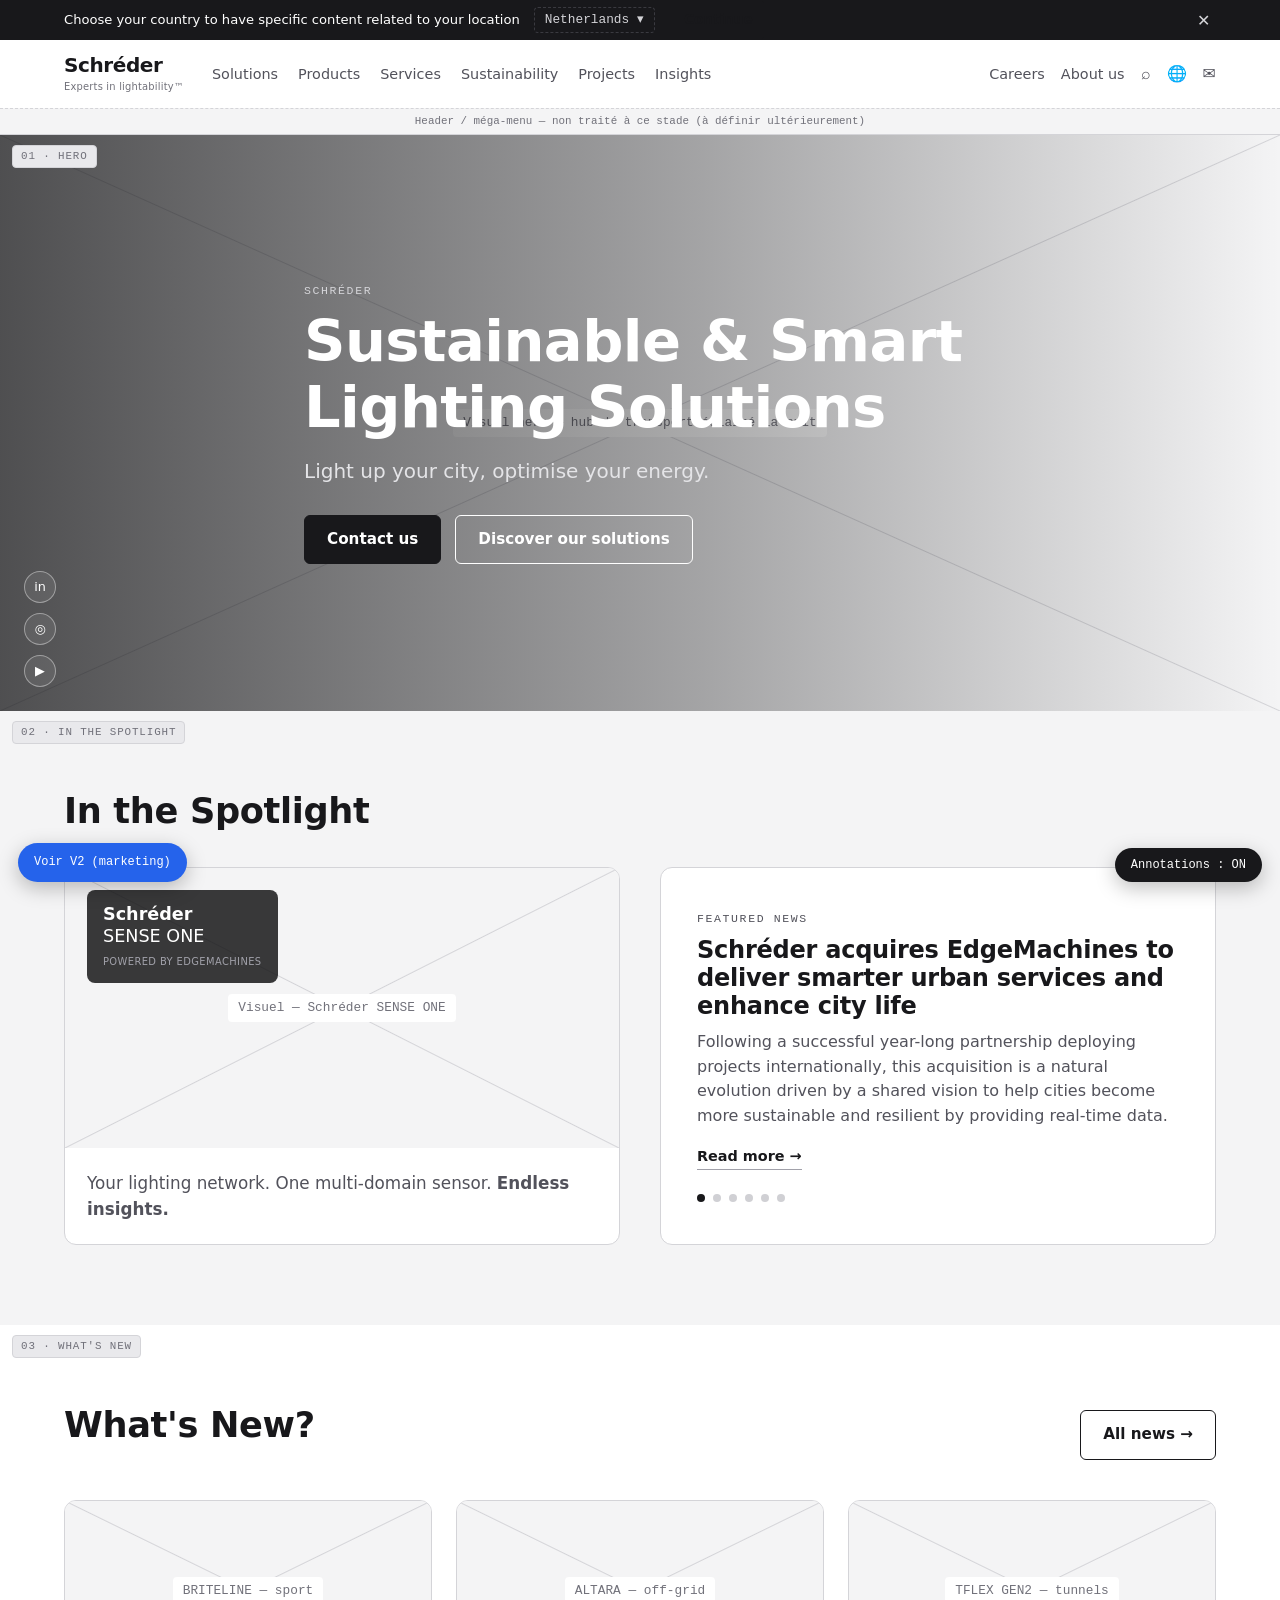
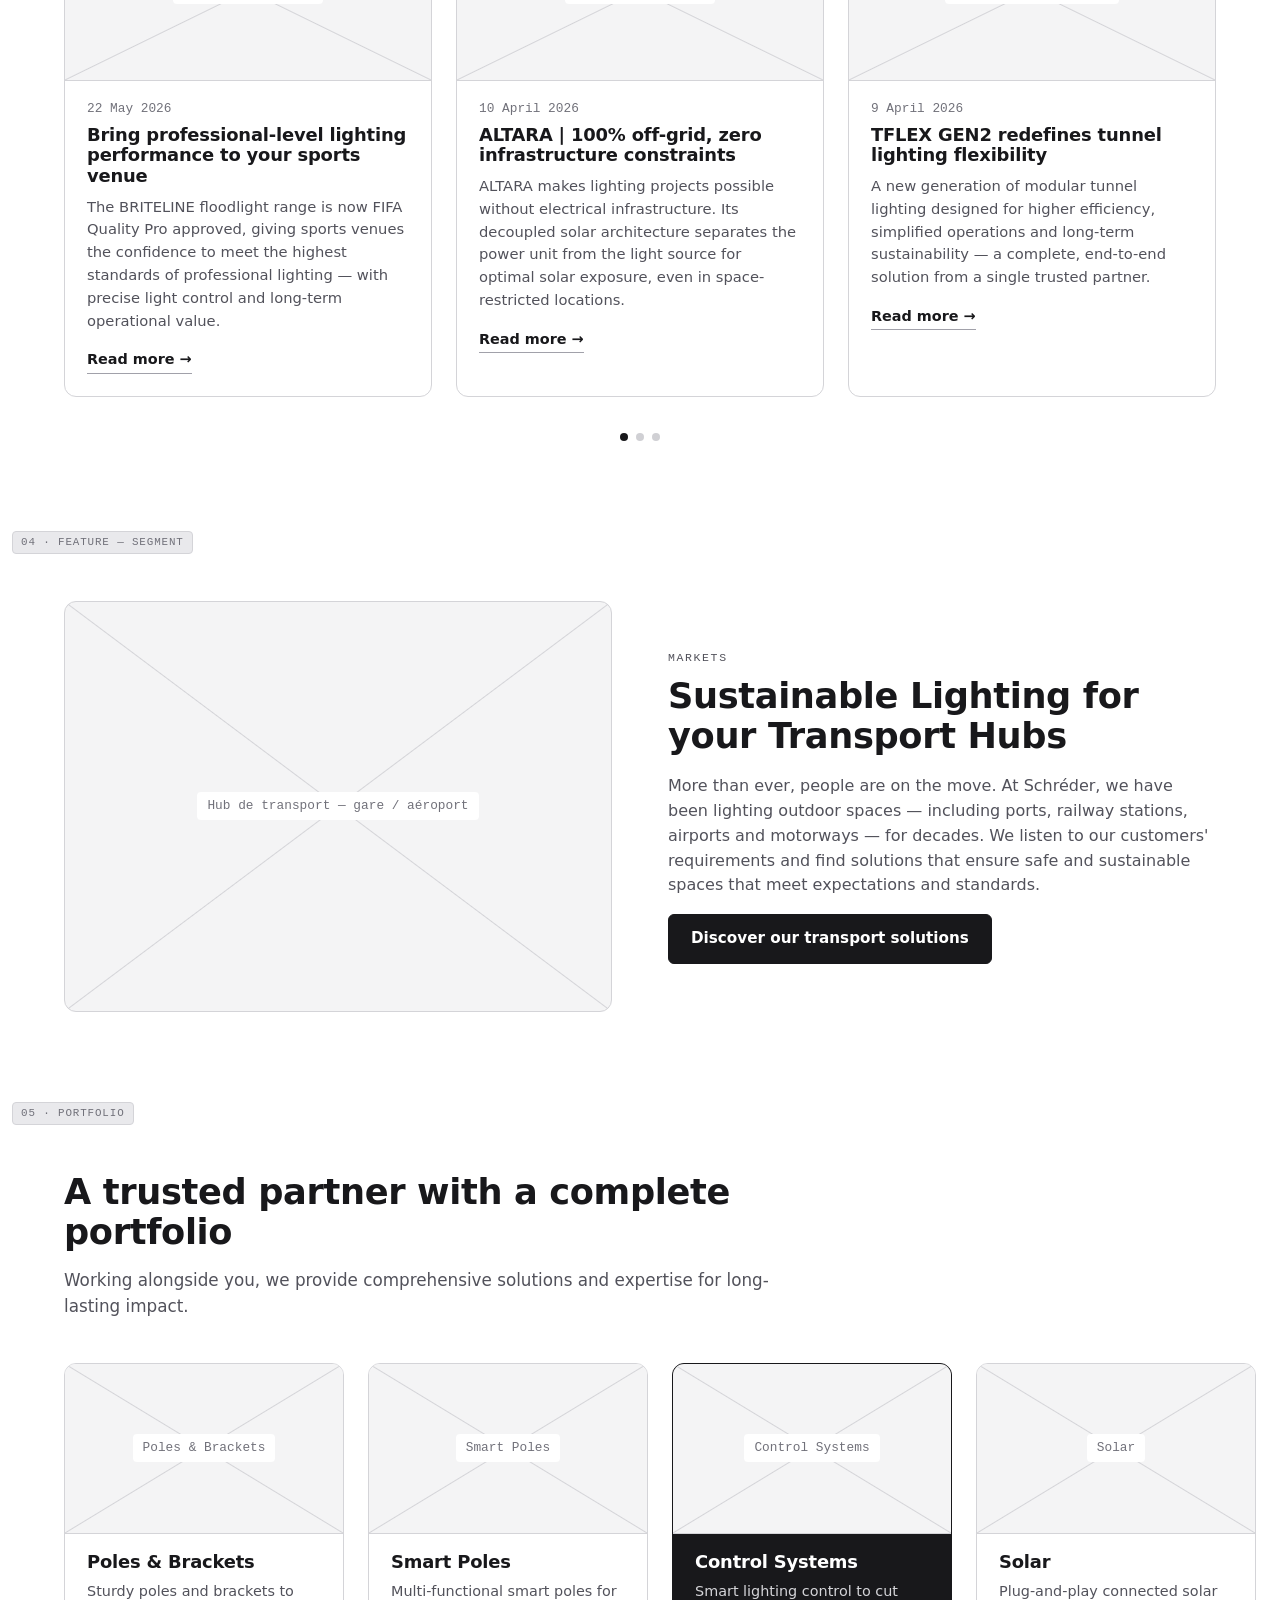
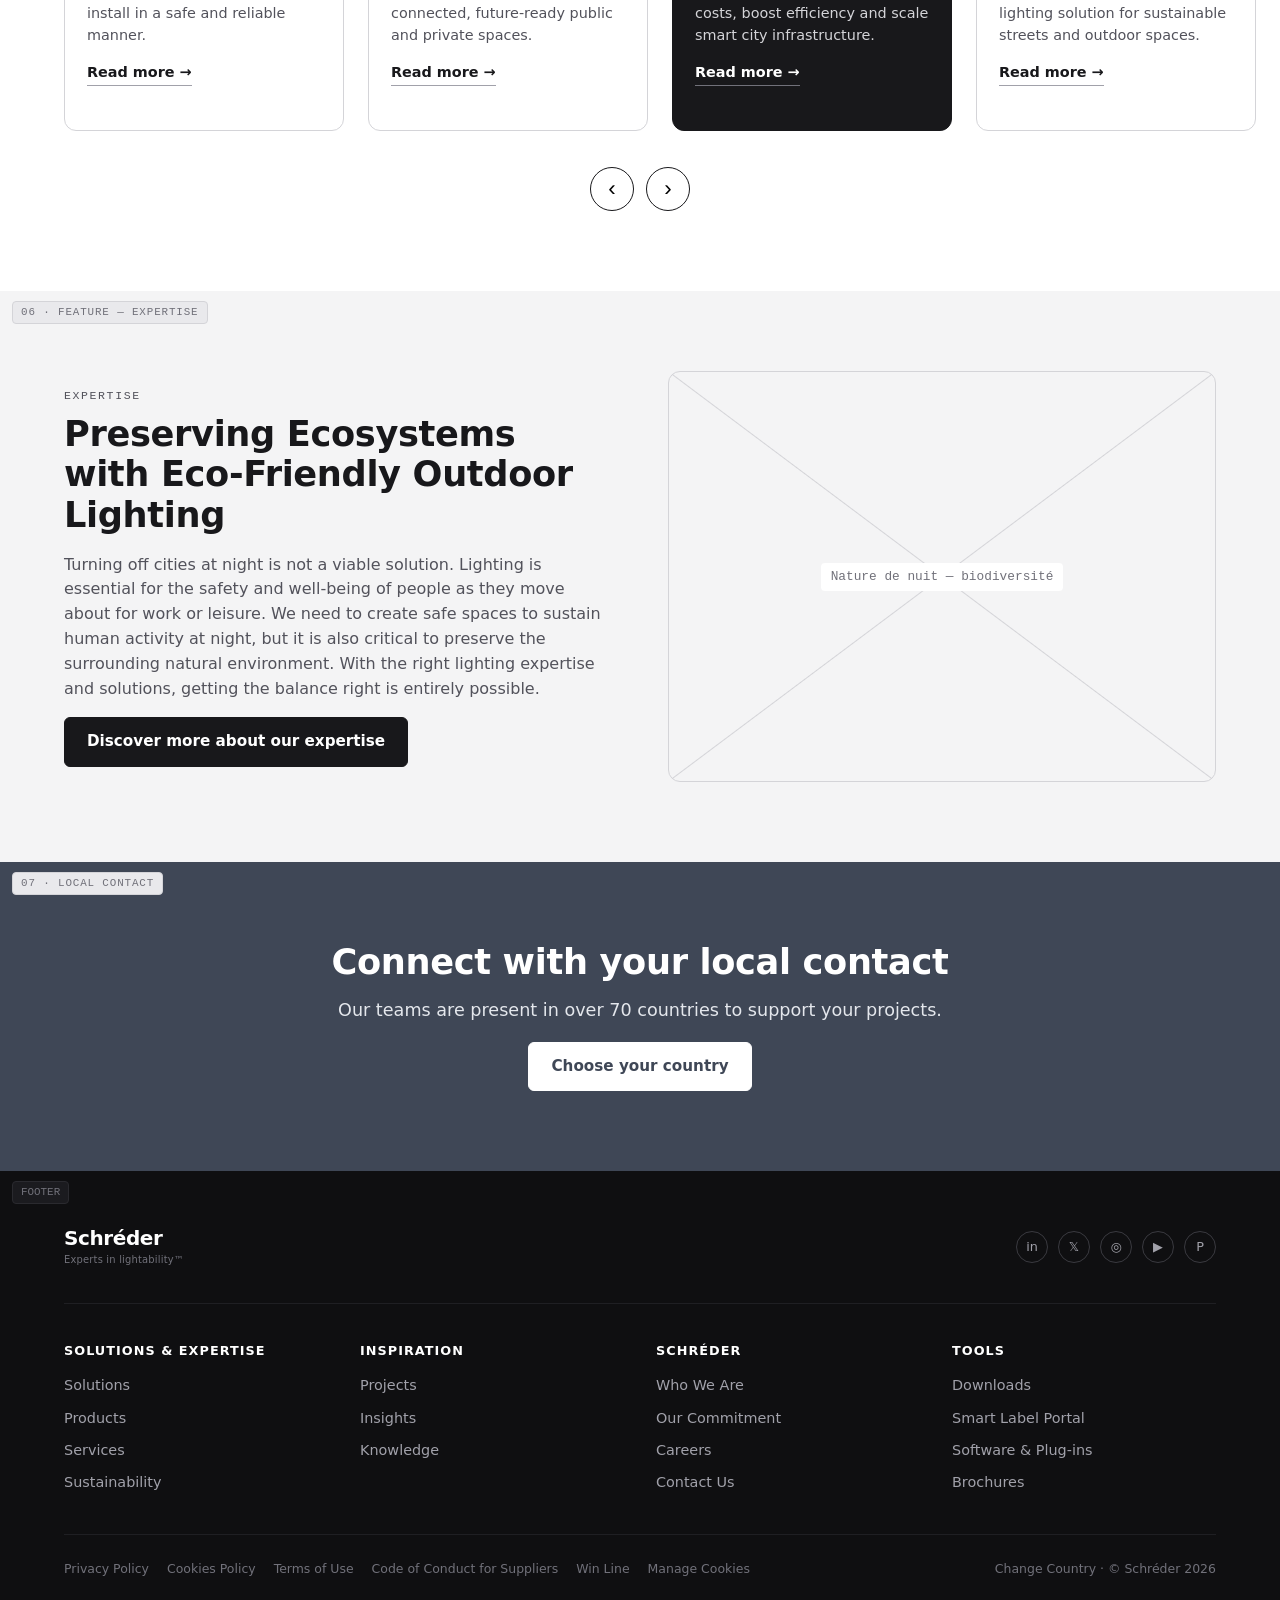
==== faithful.html @ 51a88954 "Add V2 marketing-optimised homepage; keep V1 as faithful.html Applies the marketing audit recommenda" ====
<!DOCTYPE html>
<html lang="en">
<head>
  <meta charset="UTF-8" />
  <meta name="viewport" content="width=device-width, initial-scale=1.0" />
  <title>Schréder — Homepage (Wireframe)</title>
  <meta name="description" content="Wireframe de la nouvelle homepage Schréder — même contenu, présentation modernisée." />
  <link rel="stylesheet" href="css/styles.css" />
</head>
<body>
  <a class="skip-link" href="#hero">Aller au contenu</a>

  <!-- ============================================================= -->
  <!-- BARRE PAYS (utility bar)                                       -->
  <!-- ============================================================= -->
  <div class="utilbar" id="utilbar">
    <div class="container utilbar__inner">
      <span>Choose your country to have specific content related to your location</span>
      <span class="select ph-text">Netherlands ▾</span>
      <button class="btn btn--sm">Continue</button>
      <button class="utilbar__close" aria-label="Fermer" data-close>✕</button>
    </div>
  </div>

  <!-- ============================================================= -->
  <!-- HEADER (placeholder — non traité à ce stade)                   -->
  <!-- ============================================================= -->
  <header class="site-header" id="header">
    <div class="container header__inner">
      <div class="logo">
        <strong>Schréder</strong>
        <span class="logo__tag">Experts in lightability™</span>
      </div>
      <nav class="main-nav" aria-label="Navigation principale (placeholder)">
        <span class="nav-item">Solutions</span>
        <span class="nav-item">Products</span>
        <span class="nav-item">Services</span>
        <span class="nav-item">Sustainability</span>
        <span class="nav-item">Projects</span>
        <span class="nav-item">Insights</span>
      </nav>
      <div class="header__actions">
        <span class="nav-item">Careers</span>
        <span class="nav-item">About us</span>
        <span class="icon-btn" title="Search">⌕</span>
        <span class="icon-btn" title="Language">🌐</span>
        <span class="icon-btn" title="Contact">✉</span>
      </div>
      <button class="burger" aria-label="Menu">≡</button>
    </div>
    <p class="header__note">Header / méga-menu — non traité à ce stade (à définir ultérieurement)</p>
  </header>

  <main>
    <!-- ============================================================= -->
    <!-- 01 · HERO                                                      -->
    <!-- ============================================================= -->
    <section class="hero section" id="hero" data-tag="01 · HERO">
      <div class="hero__media ph" data-label="Visuel hero — hub de transport éclairé la nuit"></div>
      <div class="hero__overlay">
        <div class="container hero__content">
          <p class="eyebrow">Schréder</p>
          <h1>Sustainable &amp; Smart Lighting Solutions</h1>
          <p class="lead">Light up your city, optimise your energy.</p>
          <div class="btn-row">
            <button class="btn btn--primary">Contact us</button>
            <button class="btn btn--ghost-light">Discover our solutions</button>
          </div>
        </div>
      </div>
      <ul class="hero__social" aria-label="Réseaux sociaux">
        <li class="ph-icon ph-icon--sm">in</li>
        <li class="ph-icon ph-icon--sm">◎</li>
        <li class="ph-icon ph-icon--sm">▶</li>
      </ul>
    </section>

    <!-- ============================================================= -->
    <!-- 02 · IN THE SPOTLIGHT                                          -->
    <!-- ============================================================= -->
    <section class="section spotlight" data-tag="02 · IN THE SPOTLIGHT">
      <div class="container">
        <h2 class="spotlight__title">In the Spotlight</h2>
        <div class="spotlight__grid">
          <!-- Carte campagne -->
          <article class="promo">
            <div class="promo__media ph" data-label="Visuel — Schréder SENSE ONE">
              <div class="promo__badge">
                <strong>Schréder</strong><br />SENSE ONE
                <span class="promo__powered">powered by edgemachines</span>
              </div>
            </div>
            <div class="promo__copy">
              <p>Your lighting network. One multi-domain sensor. <strong>Endless insights.</strong></p>
            </div>
          </article>

          <!-- Actu mise en avant (carousel) -->
          <article class="feature-news">
            <p class="eyebrow">Featured news</p>
            <h3>Schréder acquires EdgeMachines to deliver smarter urban services and enhance city life</h3>
            <p>
              Following a successful year-long partnership deploying projects internationally,
              this acquisition is a natural evolution driven by a shared vision to help cities
              become more sustainable and resilient by providing real-time data.
            </p>
            <span class="link">Read more →</span>
            <div class="dots" aria-hidden="true">
              <span class="dot dot--on"></span><span class="dot"></span><span class="dot"></span>
              <span class="dot"></span><span class="dot"></span><span class="dot"></span>
            </div>
          </article>
        </div>
      </div>
    </section>

    <!-- ============================================================= -->
    <!-- 03 · WHAT'S NEW?                                               -->
    <!-- ============================================================= -->
    <section class="section whatsnew" data-tag="03 · WHAT'S NEW">
      <div class="container">
        <div class="section-head section-head--row">
          <h2>What's New?</h2>
          <button class="btn btn--ghost">All news →</button>
        </div>
        <div class="cards cards--3">
          <a class="article">
            <div class="ph article__media" data-label="BRITELINE — sport"></div>
            <p class="article__meta">22 May 2026</p>
            <h3>Bring professional-level lighting performance to your sports venue</h3>
            <p class="article__body">
              The BRITELINE floodlight range is now FIFA Quality Pro approved, giving sports venues
              the confidence to meet the highest standards of professional lighting — with precise
              light control and long-term operational value.
            </p>
            <span class="link">Read more →</span>
          </a>
          <a class="article">
            <div class="ph article__media" data-label="ALTARA — off-grid"></div>
            <p class="article__meta">10 April 2026</p>
            <h3>ALTARA | 100% off-grid, zero infrastructure constraints</h3>
            <p class="article__body">
              ALTARA makes lighting projects possible without electrical infrastructure. Its decoupled
              solar architecture separates the power unit from the light source for optimal solar
              exposure, even in space-restricted locations.
            </p>
            <span class="link">Read more →</span>
          </a>
          <a class="article">
            <div class="ph article__media" data-label="TFLEX GEN2 — tunnels"></div>
            <p class="article__meta">9 April 2026</p>
            <h3>TFLEX GEN2 redefines tunnel lighting flexibility</h3>
            <p class="article__body">
              A new generation of modular tunnel lighting designed for higher efficiency, simplified
              operations and long-term sustainability — a complete, end-to-end solution from a single
              trusted partner.
            </p>
            <span class="link">Read more →</span>
          </a>
        </div>
        <div class="dots dots--center" aria-hidden="true">
          <span class="dot dot--on"></span><span class="dot"></span><span class="dot"></span>
        </div>
      </div>
    </section>

    <!-- ============================================================= -->
    <!-- 04 · FEATURE — TRANSPORT HUBS (bande alternée)                 -->
    <!-- ============================================================= -->
    <section class="section feature" data-tag="04 · FEATURE — SEGMENT">
      <div class="container feature__grid">
        <div class="feature__media ph ph--tall" data-label="Hub de transport — gare / aéroport"></div>
        <div class="feature__copy">
          <p class="eyebrow">Markets</p>
          <h2>Sustainable Lighting for your Transport Hubs</h2>
          <p>
            More than ever, people are on the move. At Schréder, we have been lighting outdoor spaces —
            including ports, railway stations, airports and motorways — for decades. We listen to our
            customers' requirements and find solutions that ensure safe and sustainable spaces that meet
            expectations and standards.
          </p>
          <button class="btn btn--primary">Discover our transport solutions</button>
        </div>
      </div>
    </section>

    <!-- ============================================================= -->
    <!-- 05 · PORTFOLIO COMPLET                                         -->
    <!-- ============================================================= -->
    <section class="section portfolio" data-tag="05 · PORTFOLIO">
      <div class="container">
        <div class="section-head">
          <h2>A trusted partner with a complete portfolio</h2>
          <p class="section-head__sub">
            Working alongside you, we provide comprehensive solutions and expertise for long-lasting impact.
          </p>
        </div>
      </div>
      <div class="portfolio__scroller" id="portfolioScroller">
        <div class="container portfolio__row">
          <article class="pf-card">
            <div class="ph pf-card__media" data-label="Poles & Brackets"></div>
            <h3>Poles &amp; Brackets</h3>
            <p>Sturdy poles and brackets to install in a safe and reliable manner.</p>
            <span class="link">Read more →</span>
          </article>
          <article class="pf-card">
            <div class="ph pf-card__media" data-label="Smart Poles"></div>
            <h3>Smart Poles</h3>
            <p>Multi-functional smart poles for connected, future-ready public and private spaces.</p>
            <span class="link">Read more →</span>
          </article>
          <article class="pf-card pf-card--active">
            <div class="ph pf-card__media" data-label="Control Systems"></div>
            <h3>Control Systems</h3>
            <p>Smart lighting control to cut costs, boost efficiency and scale smart city infrastructure.</p>
            <span class="link">Read more →</span>
          </article>
          <article class="pf-card">
            <div class="ph pf-card__media" data-label="Solar"></div>
            <h3>Solar</h3>
            <p>Plug-and-play connected solar lighting solution for sustainable streets and outdoor spaces.</p>
            <span class="link">Read more →</span>
          </article>
          <article class="pf-card">
            <div class="ph pf-card__media" data-label="Retrofit Solutions"></div>
            <h3>Retrofit Solutions</h3>
            <p>Smart retrofit lighting to modernise existing fixtures, reduce energy use and extend asset life.</p>
            <span class="link">Read more →</span>
          </article>
        </div>
      </div>
      <div class="container portfolio__nav">
        <button class="round-btn" data-scroll="-1" aria-label="Précédent">‹</button>
        <button class="round-btn" data-scroll="1" aria-label="Suivant">›</button>
      </div>
    </section>

    <!-- ============================================================= -->
    <!-- 06 · FEATURE — PRESERVING ECOSYSTEMS (bande alternée)          -->
    <!-- ============================================================= -->
    <section class="section feature feature--reverse" data-tag="06 · FEATURE — EXPERTISE">
      <div class="container feature__grid">
        <div class="feature__copy">
          <p class="eyebrow">Expertise</p>
          <h2>Preserving Ecosystems with Eco-Friendly Outdoor Lighting</h2>
          <p>
            Turning off cities at night is not a viable solution. Lighting is essential for the safety and
            well-being of people as they move about for work or leisure. We need to create safe spaces to
            sustain human activity at night, but it is also critical to preserve the surrounding natural
            environment. With the right lighting expertise and solutions, getting the balance right is
            entirely possible.
          </p>
          <button class="btn btn--primary">Discover more about our expertise</button>
        </div>
        <div class="feature__media ph ph--tall" data-label="Nature de nuit — biodiversité"></div>
      </div>
    </section>

    <!-- ============================================================= -->
    <!-- 07 · CONNECT WITH YOUR LOCAL CONTACT                           -->
    <!-- ============================================================= -->
    <section class="section localcontact" data-tag="07 · LOCAL CONTACT">
      <div class="container localcontact__inner">
        <h2>Connect with your local contact</h2>
        <p class="lead">Our teams are present in over 70 countries to support your projects.</p>
        <button class="btn btn--primary">Choose your country</button>
      </div>
    </section>
  </main>

  <!-- ============================================================= -->
  <!-- FOOTER                                                         -->
  <!-- ============================================================= -->
  <footer class="site-footer" data-tag="FOOTER">
    <div class="container">
      <div class="footer__top">
        <div class="logo logo--invert">
          <strong>Schréder</strong>
          <span class="logo__tag">Experts in lightability™</span>
        </div>
        <ul class="footer__social" aria-label="Réseaux sociaux">
          <li class="ph-icon ph-icon--sm ph-icon--invert">in</li>
          <li class="ph-icon ph-icon--sm ph-icon--invert">𝕏</li>
          <li class="ph-icon ph-icon--sm ph-icon--invert">◎</li>
          <li class="ph-icon ph-icon--sm ph-icon--invert">▶</li>
          <li class="ph-icon ph-icon--sm ph-icon--invert">P</li>
        </ul>
      </div>

      <div class="footer__grid">
        <nav class="footer__col">
          <h4>Solutions &amp; Expertise</h4>
          <span>Solutions</span><span>Products</span><span>Services</span><span>Sustainability</span>
        </nav>
        <nav class="footer__col">
          <h4>Inspiration</h4>
          <span>Projects</span><span>Insights</span><span>Knowledge</span>
        </nav>
        <nav class="footer__col">
          <h4>Schréder</h4>
          <span>Who We Are</span><span>Our Commitment</span><span>Careers</span><span>Contact Us</span>
        </nav>
        <nav class="footer__col">
          <h4>Tools</h4>
          <span>Downloads</span><span>Smart Label Portal</span><span>Software &amp; Plug-ins</span><span>Brochures</span>
        </nav>
      </div>

      <div class="footer__legal">
        <span>Privacy Policy</span><span>Cookies Policy</span><span>Terms of Use</span>
        <span>Code of Conduct for Suppliers</span><span>Win Line</span><span>Manage Cookies</span>
        <span class="footer__copy">Change Country · © Schréder 2026</span>
      </div>
    </div>
  </footer>

  <!-- Toggle annotations wireframe -->
  <button class="wf-toggle" id="wfToggle" aria-pressed="true">Annotations : ON</button>

  <script src="js/main.js"></script>
</body>
</html>
---- css/styles.css ----
/* =============================================================
   Schréder — Homepage wireframe
   Même contenu que la page réelle, présentation modernisée.
   Mid-fidelity, monochrome : structure d'abord, design ensuite.
   ============================================================= */

:root {
  --bg: #ffffff;
  --surface: #f4f4f5;
  --surface-2: #e9e9ec;
  --line: #d4d4d8;
  --line-strong: #a1a1aa;
  --ink: #18181b;
  --ink-2: #52525b;
  --ink-3: #71717a;
  --accent: #3f4756;

  --radius: 12px;
  --radius-sm: 6px;
  --container: 1200px;
  --gap: 24px;
  --section-y: 80px;

  --font: system-ui, -apple-system, "Segoe UI", Roboto, Helvetica, Arial, sans-serif;
  --mono: ui-monospace, SFMono-Regular, "SF Mono", Menlo, Consolas, monospace;
}

* { box-sizing: border-box; }
html { scroll-behavior: smooth; }
body {
  margin: 0; font-family: var(--font); color: var(--ink); background: var(--bg);
  line-height: 1.55; -webkit-font-smoothing: antialiased;
}
img { max-width: 100%; display: block; }

.container { width: 100%; max-width: var(--container); margin-inline: auto; padding-inline: 24px; }

.skip-link { position: absolute; left: -999px; top: 0; background: var(--ink); color: #fff; padding: 10px 16px; z-index: 100; }
.skip-link:focus { left: 8px; top: 8px; }

/* ---------- Typographie ---------- */
h1, h2, h3, h4 { line-height: 1.15; margin: 0 0 .4em; letter-spacing: -.01em; }
h1 { font-size: clamp(2.2rem, 5vw, 3.6rem); font-weight: 800; }
h2 { font-size: clamp(1.5rem, 3vw, 2.2rem); font-weight: 700; }
h3 { font-size: 1.12rem; font-weight: 700; }
h4 { font-size: .8rem; font-weight: 700; text-transform: uppercase; letter-spacing: .08em; }
p { margin: 0 0 1em; }

.eyebrow { font-family: var(--mono); text-transform: uppercase; letter-spacing: .14em; font-size: .72rem; color: var(--ink-3); margin: 0 0 .8em; }
.lead { font-size: 1.1rem; color: var(--ink-2); max-width: 56ch; }
.link { font-weight: 600; font-size: .9rem; color: var(--ink); border-bottom: 1px solid var(--line-strong); padding-bottom: 2px; align-self: flex-start; }

/* ---------- Boutons ---------- */
.btn { font: inherit; font-weight: 600; font-size: .95rem; padding: 12px 22px; border-radius: var(--radius-sm); border: 1.5px solid var(--ink); background: transparent; color: var(--ink); cursor: pointer; transition: transform .12s ease, background .12s ease, color .12s ease; }
.btn:hover { transform: translateY(-1px); }
.btn--primary { background: var(--ink); color: #fff; }
.btn--primary:hover { background: var(--accent); border-color: var(--accent); }
.btn--ghost:hover { background: var(--surface-2); }
.btn--ghost-light { color: #fff; border-color: #fff; }
.btn--ghost-light:hover { background: rgba(255,255,255,.15); }
.btn--sm { padding: 7px 14px; font-size: .85rem; }
.btn-row { display: flex; flex-wrap: wrap; gap: 14px; margin-top: 28px; }

/* ---------- Placeholders wireframe ---------- */
.ph {
  position: relative; background-color: var(--surface); border: 1px solid var(--line); border-radius: var(--radius);
  background-image:
    linear-gradient(to top right, transparent calc(50% - 1px), var(--line) 50%, transparent calc(50% + 1px)),
    linear-gradient(to top left,  transparent calc(50% - 1px), var(--line) 50%, transparent calc(50% + 1px));
  min-height: 180px; overflow: hidden;
}
.ph[data-label]::after {
  content: attr(data-label); position: absolute; inset: auto 0 50% 0; transform: translateY(50%);
  text-align: center; font-family: var(--mono); font-size: .8rem; color: var(--ink-3);
  background: var(--bg); width: max-content; max-width: 80%; margin-inline: auto; padding: 4px 10px; border-radius: 4px;
}
.ph--tall { width: 100%; min-height: 380px; aspect-ratio: 4 / 3; }

.ph-text { font-family: var(--mono); color: var(--ink-3); border: 1px dashed var(--line-strong); border-radius: 4px; padding: 2px 10px; display: inline-block; font-size: .8rem; }
.ph-icon { width: 40px; height: 40px; display: grid; place-items: center; border: 1.5px solid var(--line-strong); border-radius: 50%; color: var(--ink-3); font-size: 1rem; }
.ph-icon--sm { width: 32px; height: 32px; font-size: .8rem; }
.ph-icon--invert { border-color: #3a3a40; color: #a1a1aa; }

/* ---------- Sections + annotations ---------- */
.section { padding-block: var(--section-y); position: relative; }
.section[data-tag]::before {
  content: attr(data-tag); position: absolute; top: 10px; left: 12px; font-family: var(--mono); font-size: .68rem;
  letter-spacing: .08em; color: var(--ink-3); background: var(--surface-2); border: 1px solid var(--line);
  border-radius: 4px; padding: 2px 8px; z-index: 5;
}
body.no-annotations .section[data-tag]::before,
body.no-annotations .site-footer[data-tag]::before,
body.no-annotations .header__note { display: none; }

.section-head { max-width: 720px; margin-bottom: 40px; }
.section-head__sub { color: var(--ink-2); font-size: 1.05rem; }
.section-head--row { display: flex; align-items: flex-end; justify-content: space-between; gap: 24px; max-width: none; }

/* ---------- Dots (carousels) ---------- */
.dots { display: flex; gap: 8px; margin-top: 24px; }
.dots--center { justify-content: center; margin-top: 36px; }
.dot { width: 8px; height: 8px; border-radius: 50%; background: var(--line-strong); opacity: .5; }
.dot--on { opacity: 1; background: var(--ink); }

/* =============================================================
   Barre pays
   ============================================================= */
.utilbar { background: var(--ink); color: #fff; font-size: .82rem; }
.utilbar__inner { display: flex; align-items: center; gap: 14px; min-height: 40px; }
.utilbar .select { color: #d4d4d8; border-color: #3a3a40; }
.utilbar__close { margin-left: auto; background: none; border: none; color: #d4d4d8; font-size: 1rem; cursor: pointer; }
.utilbar.is-hidden { display: none; }

/* =============================================================
   Header (placeholder)
   ============================================================= */
.site-header { position: sticky; top: 0; z-index: 40; background: var(--bg); border-bottom: 1px solid var(--line); }
.header__inner { display: flex; align-items: center; gap: 28px; height: 68px; }
.logo { line-height: 1.1; }
.logo strong { font-size: 1.25rem; letter-spacing: -.02em; display: block; }
.logo__tag { font-size: .62rem; color: var(--ink-3); letter-spacing: .02em; }
.main-nav { display: flex; gap: 20px; }
.nav-item { color: var(--ink-2); font-size: .9rem; font-weight: 500; cursor: default; white-space: nowrap; }
.header__actions { margin-left: auto; display: flex; align-items: center; gap: 16px; }
.icon-btn { color: var(--ink-2); cursor: default; font-size: 1rem; }
.burger { display: none; font-size: 1.5rem; background: none; border: none; cursor: pointer; }
.header__note { margin: 0; text-align: center; font-family: var(--mono); font-size: .68rem; color: var(--ink-3); background: var(--surface); border-top: 1px dashed var(--line); padding: 4px; }

/* =============================================================
   01 · Hero (média plein cadre + overlay)
   ============================================================= */
.hero { padding: 0; position: relative; isolation: isolate; }
.hero__media { border: none; border-radius: 0; min-height: 560px; height: 64vh; }
.hero__overlay {
  position: absolute; inset: 0; display: flex; align-items: center;
  background: linear-gradient(90deg, rgba(15,15,17,.72) 0%, rgba(15,15,17,.35) 55%, transparent 100%);
}
.hero__content { color: #fff; max-width: 720px; }
.hero__content .eyebrow { color: #d4d4d8; }
.hero__content h1 { margin-bottom: .25em; }
.hero__content .lead { color: #e4e4e7; font-size: 1.25rem; }
.hero__social { position: absolute; left: 24px; bottom: 24px; list-style: none; margin: 0; padding: 0; display: flex; flex-direction: column; gap: 10px; }
.hero__social .ph-icon { background: rgba(255,255,255,.08); border-color: rgba(255,255,255,.4); color: #fff; }
.hero .section[data-tag]::before { color: #fff; }

/* =============================================================
   02 · In the Spotlight
   ============================================================= */
.spotlight { background: var(--surface); }
.spotlight__title { margin-bottom: 36px; }
.spotlight__grid { display: grid; grid-template-columns: 1fr 1fr; gap: 40px; align-items: stretch; }

.promo { display: flex; flex-direction: column; border: 1px solid var(--line); border-radius: var(--radius); overflow: hidden; background: var(--bg); }
.promo__media { flex: 1; min-height: 280px; border: none; border-radius: 0; }
.promo__badge { position: absolute; top: 22px; left: 22px; background: rgba(15,15,17,.82); color: #fff; padding: 14px 16px; border-radius: 8px; font-size: 1.1rem; line-height: 1.25; z-index: 2; }
.promo__powered { display: block; font-size: .62rem; letter-spacing: .04em; color: #a1a1aa; margin-top: 8px; text-transform: uppercase; }
.promo__copy { padding: 22px; }
.promo__copy p { margin: 0; font-size: 1.05rem; color: var(--ink-2); }

.feature-news { display: flex; flex-direction: column; justify-content: center; background: var(--bg); border: 1px solid var(--line); border-radius: var(--radius); padding: 36px; }
.feature-news h3 { font-size: 1.5rem; }
.feature-news p { color: var(--ink-2); }

/* =============================================================
   Cartes génériques + 03 · What's New
   ============================================================= */
.cards { display: grid; gap: var(--gap); }
.cards--3 { grid-template-columns: repeat(3, 1fr); }
.cards--grid { grid-template-columns: repeat(3, 1fr); }

.article {
  display: flex; flex-direction: column; border: 1px solid var(--line); border-radius: var(--radius);
  overflow: hidden; background: var(--bg); text-decoration: none; color: inherit; padding-bottom: 22px;
  transition: transform .14s ease, box-shadow .14s ease; cursor: pointer;
}
.article:hover { transform: translateY(-3px); box-shadow: 0 10px 28px rgba(0,0,0,.07); }
.article__media { min-height: 180px; border: none; border-bottom: 1px solid var(--line); border-radius: 0; margin-bottom: 18px; }
.article__meta { margin: 0 22px 6px; color: var(--ink-3); font-size: .8rem; font-family: var(--mono); }
.article h3 { margin: 0 22px .5em; }
.article__body { margin: 0 22px 16px; color: var(--ink-2); font-size: .92rem; }
.article .link { margin: 0 22px; }

/* =============================================================
   04 & 06 · Feature bands (alternées)
   ============================================================= */
.feature__grid { display: grid; grid-template-columns: 1fr 1fr; gap: 56px; align-items: center; }
.feature__copy h2 { margin-bottom: .5em; }
.feature__copy p { color: var(--ink-2); }
.feature--reverse { background: var(--surface); }

/* =============================================================
   05 · Portfolio (rangée scrollable)
   ============================================================= */
.portfolio__scroller { overflow-x: auto; scroll-behavior: smooth; scrollbar-width: none; padding-block: 4px; }
.portfolio__scroller::-webkit-scrollbar { display: none; }
.portfolio__row { display: flex; gap: var(--gap); }
.pf-card {
  flex: 0 0 280px; display: flex; flex-direction: column; border: 1px solid var(--line);
  border-radius: var(--radius); overflow: hidden; background: var(--bg); padding-bottom: 22px;
  transition: transform .14s ease, box-shadow .14s ease;
}
.pf-card:hover { transform: translateY(-3px); box-shadow: 0 10px 28px rgba(0,0,0,.07); }
.pf-card__media { min-height: 170px; border: none; border-bottom: 1px solid var(--line); border-radius: 0; margin-bottom: 18px; }
.pf-card h3 { margin: 0 22px .4em; }
.pf-card p { margin: 0 22px 14px; color: var(--ink-2); font-size: .9rem; }
.pf-card .link { margin: 0 22px; }
.pf-card--active { background: var(--ink); border-color: var(--ink); color: #fff; }
.pf-card--active p { color: #d4d4d8; }
.pf-card--active .link { color: #fff; border-color: #71717a; }

.portfolio__nav { display: flex; gap: 12px; justify-content: center; margin-top: 32px; }
.round-btn { width: 44px; height: 44px; border-radius: 50%; border: 1.5px solid var(--ink); background: var(--bg); font-size: 1.4rem; line-height: 1; cursor: pointer; transition: background .12s ease, color .12s ease; }
.round-btn:hover { background: var(--ink); color: #fff; }

/* =============================================================
   07 · Connect with your local contact
   ============================================================= */
.localcontact { background: var(--accent); color: #fff; text-align: center; }
.localcontact__inner { max-width: 720px; margin-inline: auto; }
.localcontact .lead { color: #e4e7ec; margin-inline: auto; }
.localcontact .btn--primary { background: #fff; color: var(--accent); border-color: #fff; }
.localcontact .btn--primary:hover { background: #f0f0f0; }
.localcontact .section[data-tag]::before { color: #fff; }

/* =============================================================
   Footer
   ============================================================= */
.site-footer { background: #0f0f11; color: #d4d4d8; padding-block: 56px 28px; position: relative; }
.site-footer[data-tag]::before {
  content: attr(data-tag); position: absolute; top: 10px; left: 12px; font-family: var(--mono); font-size: .68rem;
  color: var(--ink-3); background: #1b1b1f; border: 1px solid #2a2a2f; border-radius: 4px; padding: 2px 8px;
}
.footer__top { display: flex; align-items: center; justify-content: space-between; gap: 24px; padding-bottom: 36px; border-bottom: 1px solid #1f1f23; flex-wrap: wrap; }
.footer__social { list-style: none; display: flex; gap: 10px; margin: 0; padding: 0; }
.footer__grid { display: grid; grid-template-columns: repeat(4, 1fr); gap: 32px; padding-block: 40px; }
.footer__col { display: flex; flex-direction: column; gap: 10px; }
.footer__col h4 { color: #fff; margin-bottom: 6px; }
.footer__col span { color: #a1a1aa; font-size: .9rem; cursor: default; }
.logo--invert strong { color: #fff; }
.logo--invert .logo__tag { color: #71717a; }
.footer__legal { display: flex; flex-wrap: wrap; gap: 8px 18px; padding-top: 24px; border-top: 1px solid #1f1f23; font-size: .78rem; color: #71717a; }
.footer__copy { margin-left: auto; }

/* =============================================================
   Toggle annotations
   ============================================================= */
.wf-toggle { position: fixed; bottom: 18px; right: 18px; z-index: 60; font-family: var(--mono); font-size: .75rem; background: var(--ink); color: #fff; border: none; border-radius: 999px; padding: 10px 16px; cursor: pointer; box-shadow: 0 6px 20px rgba(0,0,0,.25); }

/* =============================================================
   Responsive
   ============================================================= */
@media (max-width: 980px) {
  :root { --section-y: 60px; }
  .spotlight__grid, .feature__grid { grid-template-columns: 1fr; gap: 32px; }
  .feature--reverse .feature__media { order: -1; }
  .feature__media.ph--tall { aspect-ratio: 16 / 9; min-height: 240px; }
  .cards--3 { grid-template-columns: 1fr; }
  .main-nav, .header__actions .nav-item { display: none; }
  .header__actions { margin-left: auto; }
  .burger { display: block; }
  .footer__grid { grid-template-columns: 1fr 1fr; }
  .hero__media { height: 70vh; min-height: 460px; }
}
@media (max-width: 620px) {
  .footer__grid { grid-template-columns: 1fr; }
  .utilbar__inner { flex-wrap: wrap; gap: 8px; min-height: 0; padding-block: 8px; }
  .footer__copy { margin-left: 0; }
  .hero__social { flex-direction: row; }
}
@media (prefers-reduced-motion: reduce) {
  * { scroll-behavior: auto !important; transition: none !important; }
}

/* =============================================================
   V2 — composants marketing
   ============================================================= */
.btn--lg { padding: 15px 28px; font-size: 1.02rem; }

/* Notes de rationale (visibles quand annotations ON) */
.wf-note {
  font-family: var(--mono); font-size: .72rem; line-height: 1.4; color: #2563eb;
  background: #eff4ff; border-left: 3px solid #2563eb; border-radius: 4px;
  padding: 8px 12px; margin: 14px 0 0; max-width: 70ch;
}
.wf-note--onhero {
  position: absolute; left: 24px; right: 24px; bottom: 16px; margin: 0;
  background: rgba(37,99,235,.9); color: #fff; border-left-color: #fff; z-index: 6; max-width: none;
}
body.no-annotations .wf-note { display: none; }

/* Hero — microcopie de preuve */
.hero__proof { margin-top: 22px; color: #d4d4d8; font-size: .9rem; }

/* 02 · Proof bar */
.proofbar { padding-block: 48px; border-bottom: 1px solid var(--line); }
.proofbar__intro { text-align: center; color: var(--ink-3); font-size: .85rem; letter-spacing: .04em; text-transform: uppercase; margin-bottom: 24px; }
.proofbar__logos { display: flex; flex-wrap: wrap; justify-content: center; gap: 16px; margin-bottom: 40px; }
.ph-logo { display: grid; place-items: center; min-width: 150px; height: 56px; background: var(--surface); border: 1px dashed var(--line-strong); border-radius: 8px; color: var(--ink-3); font-family: var(--mono); font-size: .75rem; }
.proofbar__stats { display: grid; grid-template-columns: repeat(4, 1fr); gap: 24px; }

/* KPI */
.kpi { display: flex; flex-direction: column; align-items: center; text-align: center; gap: 4px; }
.kpi__num { font-size: clamp(1.8rem, 3.5vw, 2.6rem); font-weight: 800; line-height: 1; }
.kpi__label { font-size: .85rem; color: var(--ink-2); }
.kpi--invert .kpi__label { color: #d3d8e0; }

/* 03 · Value props */
.vp { background: var(--bg); border: 1px solid var(--line); border-radius: var(--radius); padding: 28px; }
.vp__icon { margin-bottom: 18px; }
.vp p { margin: 0; color: var(--ink-2); }

/* 04 · Needs / audience */
.needs .cards--grid { margin-bottom: 32px; }
.need {
  display: flex; flex-direction: column; gap: 14px; text-decoration: none; color: inherit; cursor: pointer;
  border: 1px solid var(--line); border-radius: var(--radius); padding: 24px; background: var(--bg);
  transition: transform .14s ease, box-shadow .14s ease;
}
.need:hover { transform: translateY(-3px); box-shadow: 0 10px 28px rgba(0,0,0,.07); }
.need h3 { margin: 0; font-size: 1.05rem; flex: 1; }
.audience { display: flex; flex-wrap: wrap; align-items: center; gap: 12px; padding-top: 8px; }
.audience__label { font-weight: 600; color: var(--ink-2); }
.chip { border: 1.5px solid var(--ink); border-radius: 999px; padding: 8px 18px; font-size: .9rem; font-weight: 600; text-decoration: none; color: var(--ink); cursor: pointer; transition: background .12s ease, color .12s ease; }
.chip:hover { background: var(--ink); color: #fff; }

/* 05 · Metric chip */
.metric-chip { display: inline-block; background: var(--surface-2); border-radius: 999px; padding: 8px 16px; font-size: .92rem; color: var(--ink); margin: 4px 0 24px; }

/* 06 · Cases */
.cases .cards { margin-top: 8px; }
.case { display: flex; flex-direction: column; border: 1px solid var(--line); border-radius: var(--radius); overflow: hidden; background: var(--bg); text-decoration: none; color: inherit; cursor: pointer; transition: transform .14s ease, box-shadow .14s ease; }
.case:hover { transform: translateY(-3px); box-shadow: 0 10px 28px rgba(0,0,0,.07); }
.case__media { min-height: 180px; border: none; border-bottom: 1px solid var(--line); border-radius: 0; }
.case__body { padding: 22px; display: flex; flex-direction: column; gap: 8px; }
.case__metric { font-size: 1.4rem; font-weight: 800; }
.case__body p { margin: 0; color: var(--ink-2); font-size: .92rem; }
.case .link { margin-top: 4px; }

/* tag (insights) */
.tag { display: inline-block; font-family: var(--mono); font-size: .68rem; text-transform: uppercase; letter-spacing: .08em; background: var(--surface-2); color: var(--ink-2); border-radius: 4px; padding: 3px 8px; margin: 0 22px 8px; }

/* 07 · Sustainability */
.sustainability { background: var(--accent); color: #fff; }
.sustainability__grid { display: grid; grid-template-columns: 1.1fr .9fr; gap: 56px; align-items: center; }
.sustainability .lead { color: #e4e7ec; }
.sustainability .btn--primary { background: #fff; color: var(--accent); border-color: #fff; }
.sustainability .btn--primary:hover { background: #f0f0f0; }
.sustainability__stats { display: grid; grid-template-columns: 1fr 1fr; gap: 28px; }
.sustainability .section[data-tag]::before { color: #fff; }
.sustainability .wf-note { background: rgba(255,255,255,.12); color: #fff; border-left-color: #fff; }

/* 09 · CTA final */
.cta { background: var(--ink); color: #fff; text-align: center; }
.cta__inner { max-width: 720px; margin-inline: auto; }
.cta .lead { color: #d4d4d8; margin-inline: auto; }
.cta .btn--primary { background: #fff; color: var(--ink); border-color: #fff; }
.cta .section[data-tag]::before { color: #fff; }
.cta .wf-note { background: rgba(255,255,255,.12); color: #fff; border-left-color: #fff; margin-inline: auto; display: inline-block; }

/* Version switcher (injecté par main.js) */
.ver-switch { position: fixed; bottom: 18px; left: 18px; z-index: 60; font-family: var(--mono); font-size: .75rem; background: #2563eb; color: #fff; text-decoration: none; border-radius: 999px; padding: 10px 16px; box-shadow: 0 6px 20px rgba(0,0,0,.25); }

@media (max-width: 980px) {
  .proofbar__stats { grid-template-columns: repeat(2, 1fr); gap: 28px; }
  .sustainability__grid { grid-template-columns: 1fr; gap: 32px; }
  .cards--grid { grid-template-columns: repeat(2, 1fr); }
}
@media (max-width: 620px) {
  .proofbar__stats, .sustainability__stats { grid-template-columns: 1fr 1fr; }
  .cards--grid { grid-template-columns: 1fr; }
}
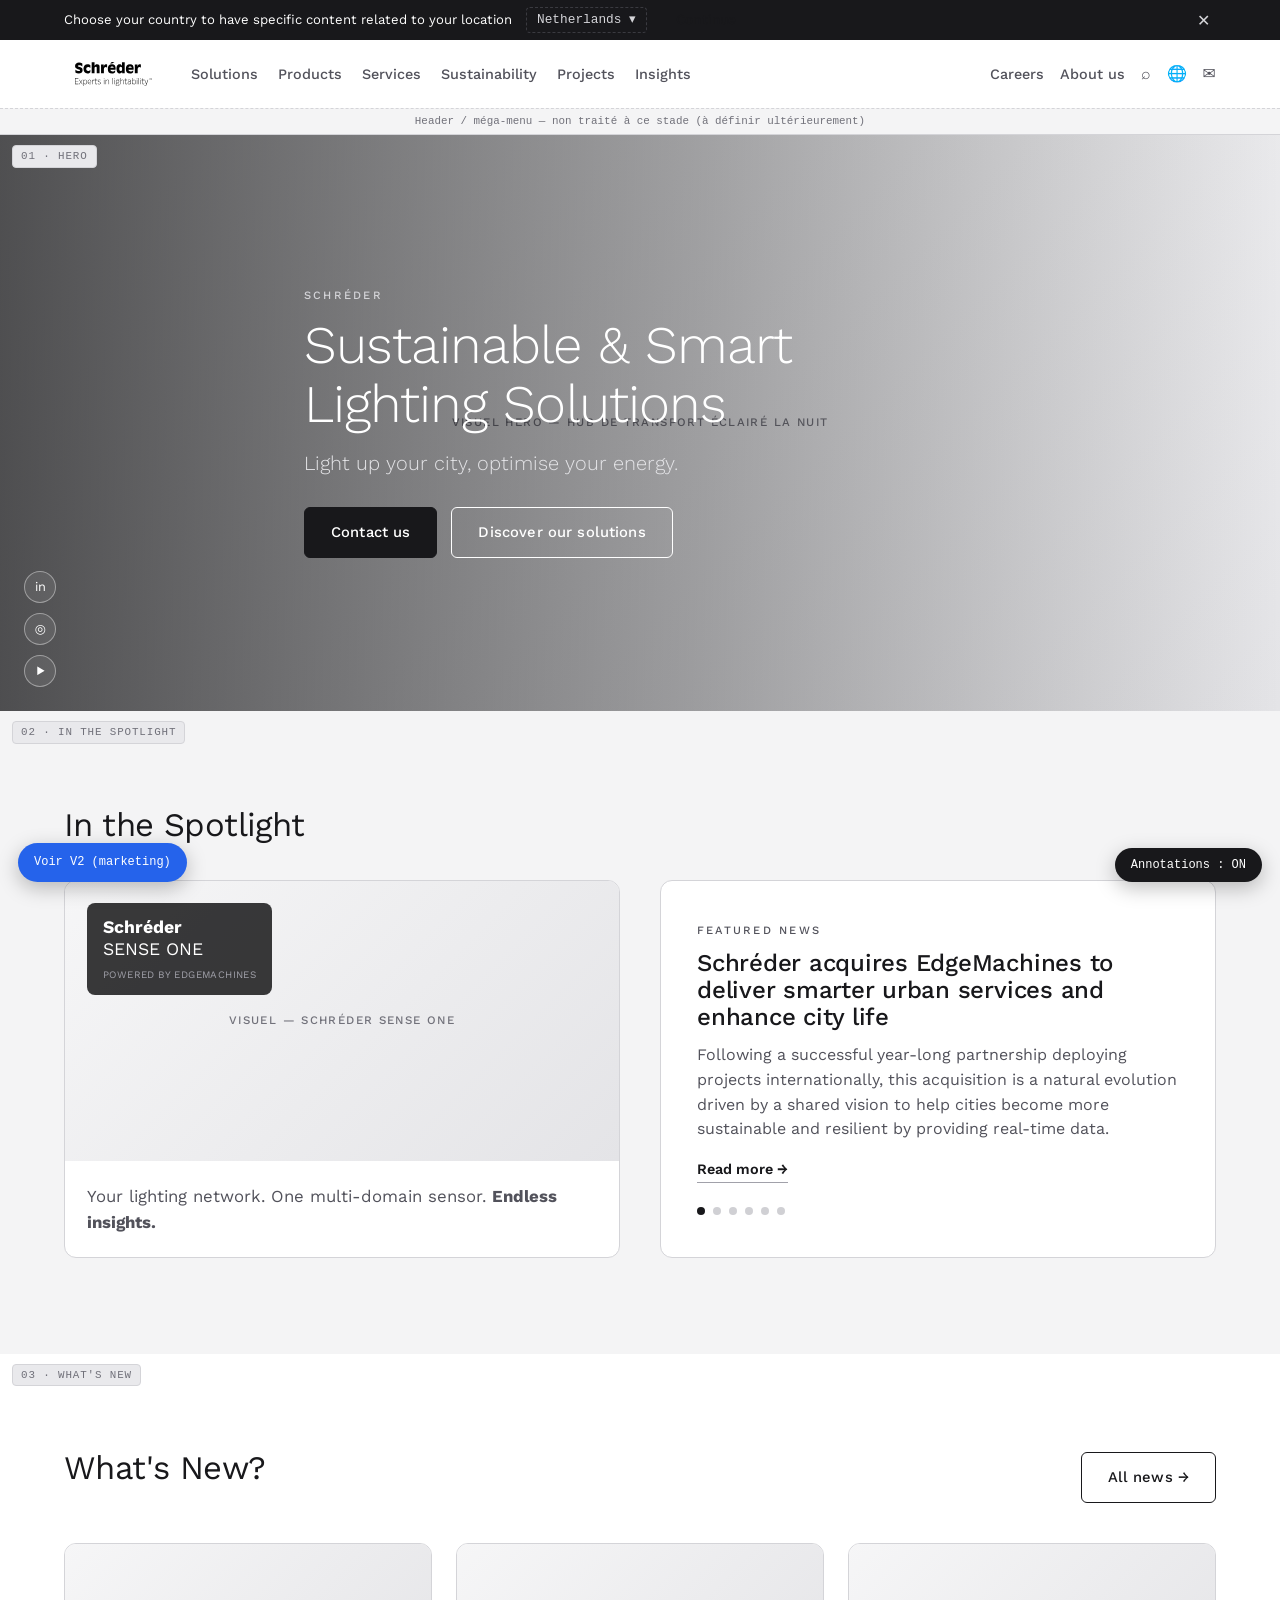
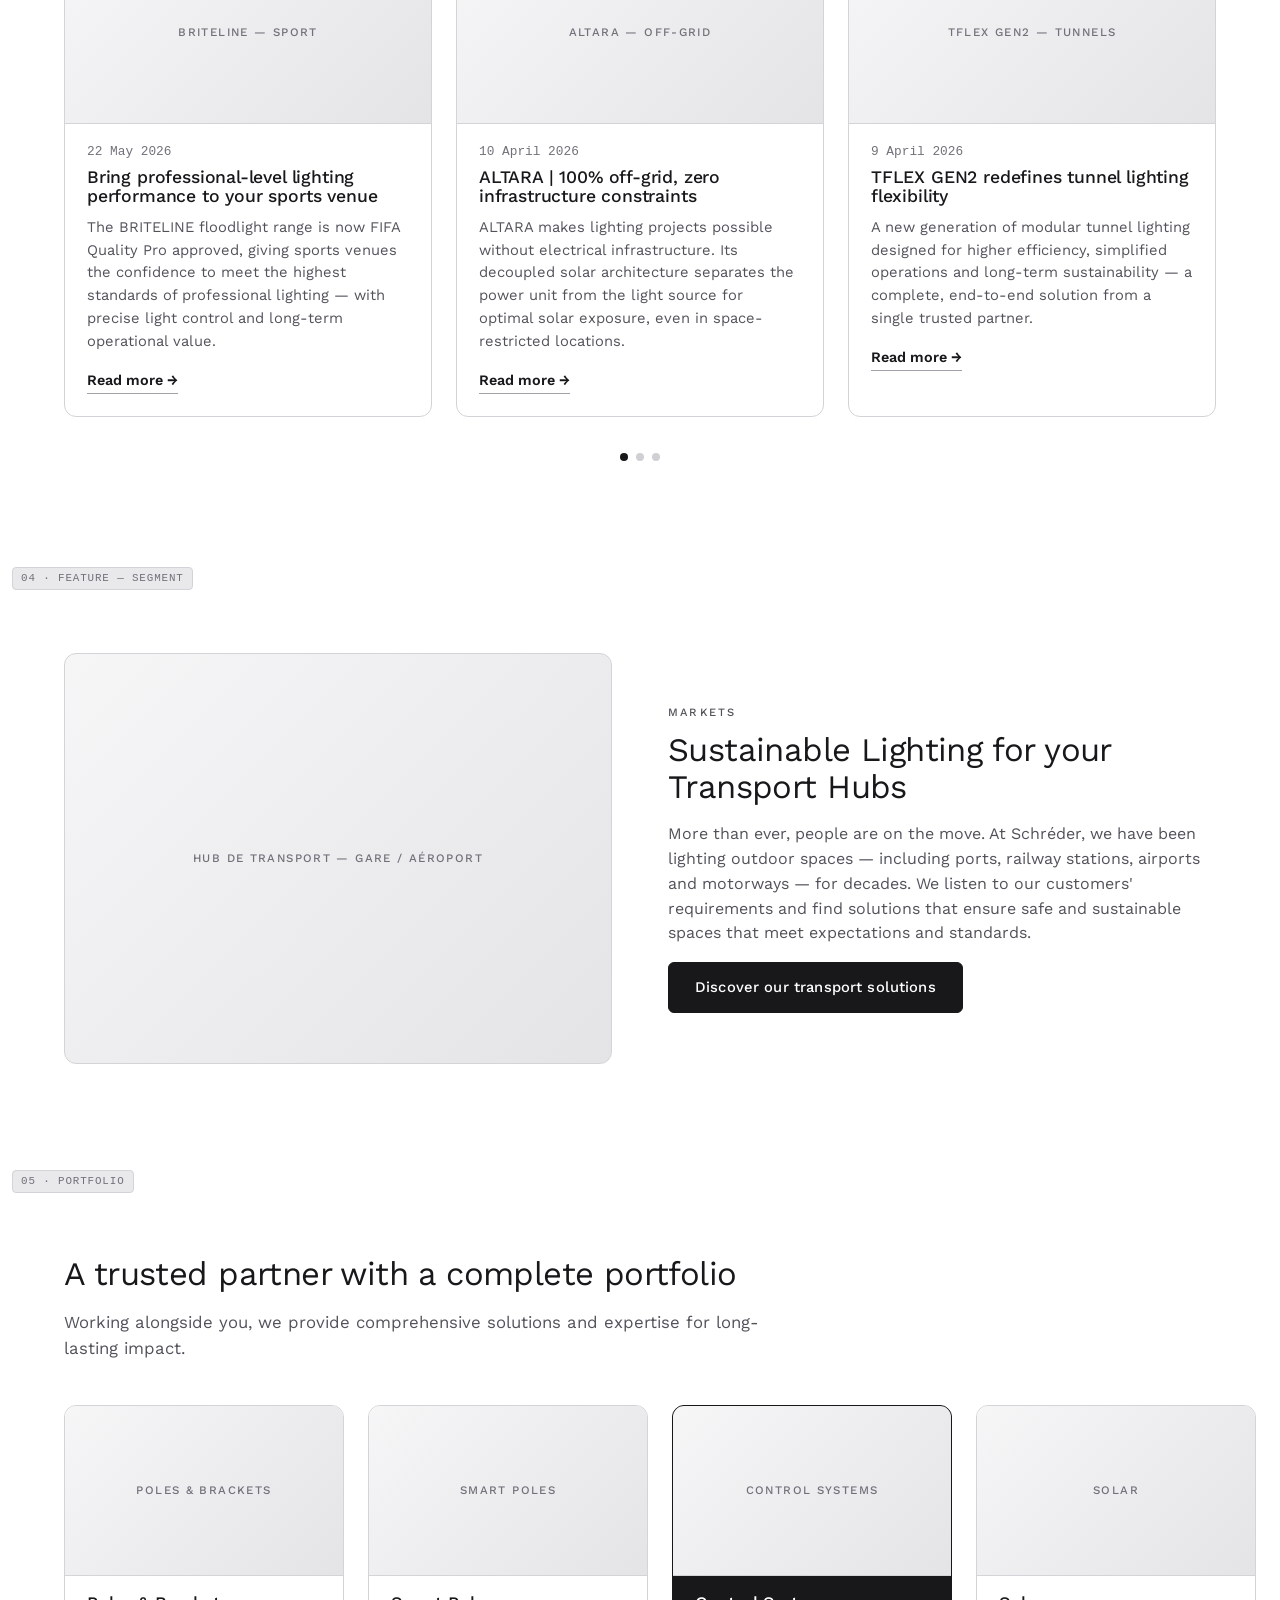
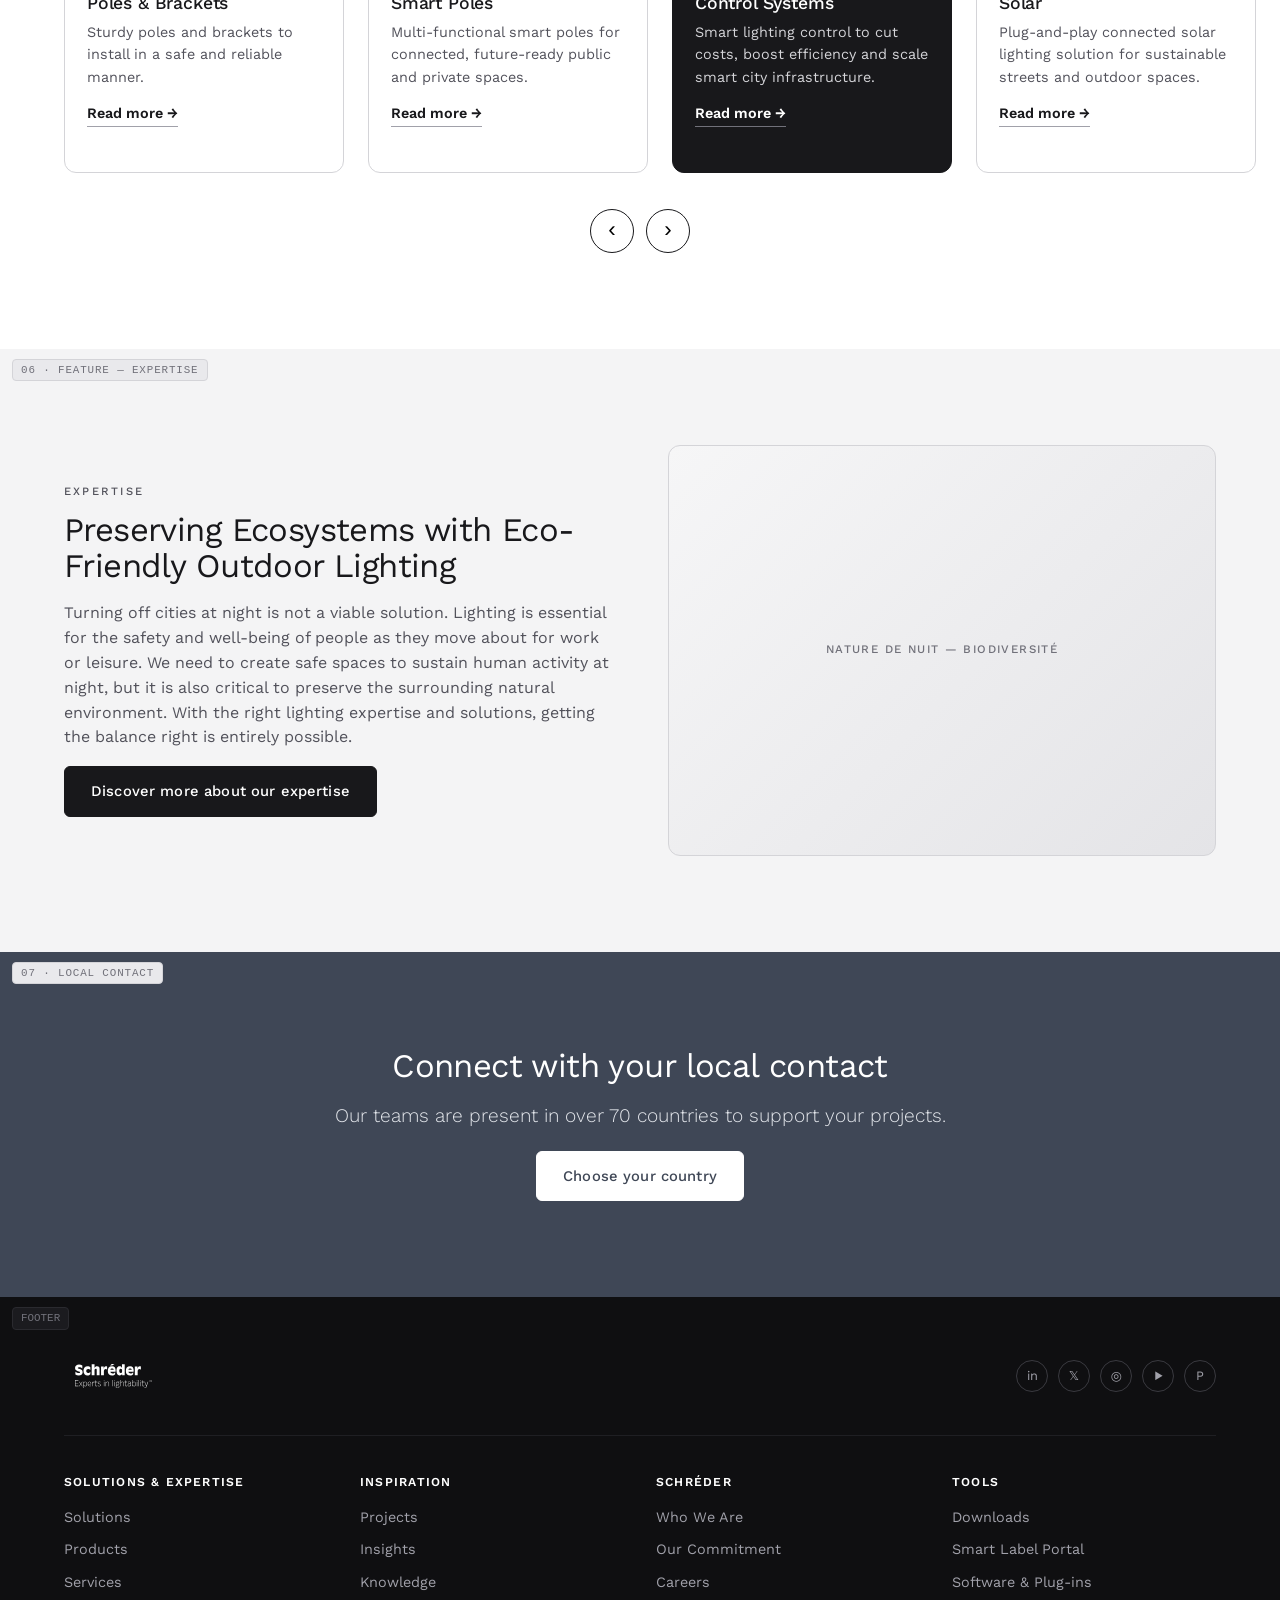
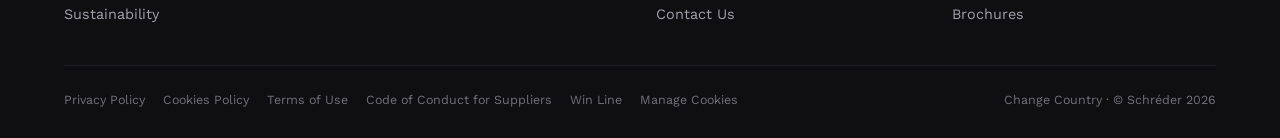
==== commit ae5cc9b9: "V2 premium: full-height glass hero, Work Sans, Sage tone - Full-height immersive hero (Vestora-style" ====
--- a/faithful.html
+++ b/faithful.html
@@ -5,6 +5,9 @@
   <meta name="viewport" content="width=device-width, initial-scale=1.0" />
   <title>Schréder — Homepage (Wireframe)</title>
   <meta name="description" content="Wireframe de la nouvelle homepage Schréder — même contenu, présentation modernisée." />
+  <link rel="preconnect" href="https://fonts.googleapis.com" />
+  <link rel="preconnect" href="https://fonts.gstatic.com" crossorigin />
+  <link href="https://fonts.googleapis.com/css2?family=Work+Sans:ital,wght@0,300;0,400;0,500;0,600;1,400&display=swap" rel="stylesheet" />
   <link rel="stylesheet" href="css/styles.css" />
 </head>
 <body>
--- a/css/styles.css
+++ b/css/styles.css
@@ -19,9 +19,9 @@
   --radius-sm: 6px;
   --container: 1200px;
   --gap: 24px;
-  --section-y: 80px;
-
-  --font: system-ui, -apple-system, "Segoe UI", Roboto, Helvetica, Arial, sans-serif;
+  --section-y: 96px;
+
+  --font: "Work Sans", system-ui, -apple-system, "Segoe UI", Roboto, Helvetica, Arial, sans-serif;
   --mono: ui-monospace, SFMono-Regular, "SF Mono", Menlo, Consolas, monospace;
 }
 
@@ -39,19 +39,19 @@
 .skip-link:focus { left: 8px; top: 8px; }
 
 /* ---------- Typographie ---------- */
-h1, h2, h3, h4 { line-height: 1.15; margin: 0 0 .4em; letter-spacing: -.01em; }
-h1 { font-size: clamp(2.2rem, 5vw, 3.6rem); font-weight: 800; }
-h2 { font-size: clamp(1.5rem, 3vw, 2.2rem); font-weight: 700; }
-h3 { font-size: 1.12rem; font-weight: 700; }
-h4 { font-size: .8rem; font-weight: 700; text-transform: uppercase; letter-spacing: .08em; }
+h1, h2, h3, h4 { line-height: 1.12; margin: 0 0 .5em; letter-spacing: -.018em; }
+h1 { font-size: clamp(2.1rem, 4.4vw, 3.3rem); font-weight: 300; }
+h2 { font-size: clamp(1.45rem, 2.6vw, 2.05rem); font-weight: 400; }
+h3 { font-size: 1.1rem; font-weight: 500; letter-spacing: -.01em; }
+h4 { font-size: .76rem; font-weight: 600; text-transform: uppercase; letter-spacing: .1em; }
 p { margin: 0 0 1em; }
 
-.eyebrow { font-family: var(--mono); text-transform: uppercase; letter-spacing: .14em; font-size: .72rem; color: var(--ink-3); margin: 0 0 .8em; }
-.lead { font-size: 1.1rem; color: var(--ink-2); max-width: 56ch; }
+.eyebrow { font-weight: 500; text-transform: uppercase; letter-spacing: .2em; font-size: .7rem; color: var(--ink-3); margin: 0 0 1em; }
+.lead { font-size: clamp(1.05rem, 1.5vw, 1.22rem); font-weight: 300; line-height: 1.6; color: var(--ink-2); max-width: 58ch; }
 .link { font-weight: 600; font-size: .9rem; color: var(--ink); border-bottom: 1px solid var(--line-strong); padding-bottom: 2px; align-self: flex-start; }
 
 /* ---------- Boutons ---------- */
-.btn { font: inherit; font-weight: 600; font-size: .95rem; padding: 12px 22px; border-radius: var(--radius-sm); border: 1.5px solid var(--ink); background: transparent; color: var(--ink); cursor: pointer; transition: transform .12s ease, background .12s ease, color .12s ease; }
+.btn { font: inherit; font-weight: 500; font-size: .92rem; letter-spacing: .01em; padding: 13px 26px; border-radius: var(--radius-sm); border: 1px solid var(--ink); background: transparent; color: var(--ink); cursor: pointer; transition: transform .12s ease, background .12s ease, color .12s ease, border-color .12s ease; }
 .btn:hover { transform: translateY(-1px); }
 .btn--primary { background: var(--ink); color: #fff; }
 .btn--primary:hover { background: var(--accent); border-color: var(--accent); }
@@ -63,16 +63,14 @@
 
 /* ---------- Placeholders wireframe ---------- */
 .ph {
-  position: relative; background-color: var(--surface); border: 1px solid var(--line); border-radius: var(--radius);
-  background-image:
-    linear-gradient(to top right, transparent calc(50% - 1px), var(--line) 50%, transparent calc(50% + 1px)),
-    linear-gradient(to top left,  transparent calc(50% - 1px), var(--line) 50%, transparent calc(50% + 1px));
-  min-height: 180px; overflow: hidden;
+  position: relative; border: 1px solid var(--line); border-radius: var(--radius);
+  background: linear-gradient(135deg, #f6f6f7 0%, #ececee 55%, #e4e4e7 100%);
+  display: grid; place-items: center; min-height: 180px; overflow: hidden;
 }
 .ph[data-label]::after {
-  content: attr(data-label); position: absolute; inset: auto 0 50% 0; transform: translateY(50%);
-  text-align: center; font-family: var(--mono); font-size: .8rem; color: var(--ink-3);
-  background: var(--bg); width: max-content; max-width: 80%; margin-inline: auto; padding: 4px 10px; border-radius: 4px;
+  content: attr(data-label); text-align: center;
+  font-size: .72rem; font-weight: 500; letter-spacing: .12em; text-transform: uppercase; color: var(--ink-3);
+  max-width: 80%; padding: 0 10px;
 }
 .ph--tall { width: 100%; min-height: 380px; aspect-ratio: 4 / 3; }
 
@@ -117,6 +115,9 @@
 .site-header { position: sticky; top: 0; z-index: 40; background: var(--bg); border-bottom: 1px solid var(--line); }
 .header__inner { display: flex; align-items: center; gap: 28px; height: 68px; }
 .logo { line-height: 1.1; }
+.logo__img { display: none; height: 46px; width: auto; }
+.logo.has-logo-img .logo__img { display: block; }
+.logo.has-logo-img strong, .logo.has-logo-img .logo__tag { display: none; }
 .logo strong { font-size: 1.25rem; letter-spacing: -.02em; display: block; }
 .logo__tag { font-size: .62rem; color: var(--ink-3); letter-spacing: .02em; }
 .main-nav { display: flex; gap: 20px; }
@@ -369,3 +370,108 @@
   .proofbar__stats, .sustainability__stats { grid-template-columns: 1fr 1fr; }
   .cards--grid { grid-template-columns: 1fr; }
 }
+
+/* =============================================================
+   Premium · Glassmorphism · Hero full-height (V2)
+   ============================================================= */
+
+/* Fond "scène" neutre — donne du grain pour que le flou du verre se voie.
+   En production : remplacé par une vraie photo. */
+.scene-bg {
+  position: relative;
+  background-color: #20262f;
+  background-image:
+    radial-gradient(38% 48% at 12% 22%, rgba(255,255,255,.22), transparent 60%),
+    radial-gradient(34% 44% at 80% 14%, rgba(255,255,255,.16), transparent 60%),
+    radial-gradient(42% 52% at 86% 74%, rgba(255,255,255,.18), transparent 60%),
+    radial-gradient(38% 48% at 30% 84%, rgba(255,255,255,.12), transparent 60%),
+    radial-gradient(28% 36% at 55% 48%, rgba(255,255,255,.14), transparent 60%),
+    linear-gradient(135deg, #1b212a, #2c333f 55%, #3a4250);
+  background-size: cover;
+}
+
+/* Verre (glassmorphism) */
+.glass {
+  background: rgba(255,255,255,.10);
+  -webkit-backdrop-filter: blur(18px) saturate(135%);
+  backdrop-filter: blur(18px) saturate(135%);
+  border: 1px solid rgba(255,255,255,.22);
+  border-radius: 22px;
+  box-shadow: 0 24px 60px rgba(0,0,0,.30), inset 0 1px 0 rgba(255,255,255,.28);
+}
+.glass--card {
+  background: rgba(255,255,255,.86);
+  -webkit-backdrop-filter: blur(6px); backdrop-filter: blur(6px);
+  border: 1px solid rgba(255,255,255,.55);
+  box-shadow: 0 16px 40px rgba(0,0,0,.18);
+}
+@supports not ((backdrop-filter: blur(1px)) or (-webkit-backdrop-filter: blur(1px))) {
+  .glass { background: rgba(24,28,35,.78); }
+  .glass--card { background: #fff; }
+}
+
+/* Hero full-height + photo */
+.hero--photo {
+  min-height: 100vh; display: flex; align-items: center;
+  padding-block: 150px 72px; color: #fff; overflow: hidden;
+  background-image:
+    linear-gradient(90deg, rgba(12,16,22,.80), rgba(12,16,22,.42) 52%, rgba(12,16,22,.10)),
+    url('../assets/hero.jpg'),
+    radial-gradient(40% 50% at 14% 24%, rgba(255,255,255,.20), transparent 60%),
+    radial-gradient(40% 50% at 82% 16%, rgba(255,255,255,.16), transparent 60%),
+    radial-gradient(46% 56% at 88% 74%, rgba(255,255,255,.18), transparent 60%),
+    linear-gradient(135deg, #1b212a, #2c333f 55%, #3a4250);
+  background-size: cover;
+  background-position: center;
+  background-repeat: no-repeat;
+}
+.hero__inner { display: flex; align-items: flex-end; justify-content: space-between; gap: 40px; width: 100%; flex-wrap: wrap; }
+.hero__panel { max-width: 680px; padding: clamp(28px, 3.4vw, 48px); }
+.hero--photo .eyebrow { color: rgba(255,255,255,.78); }
+.hero--photo h1 { color: #fff; }
+.hero--photo .lead { color: rgba(255,255,255,.9); }
+.hero--photo .btn--primary { background: #fff; color: var(--ink); border-color: #fff; }
+.hero--photo .btn--primary:hover { background: #ececee; border-color: #ececee; }
+.hero__card { padding: 24px 28px; display: flex; flex-direction: column; gap: 5px; min-width: 230px; color: #fff; }
+.hero__card-label { font-size: .7rem; letter-spacing: .14em; text-transform: uppercase; color: rgba(255,255,255,.7); }
+.hero__card-num { font-size: 2.1rem; font-weight: 300; line-height: 1.1; }
+.hero__card-sub { font-size: .85rem; color: rgba(255,255,255,.75); }
+.hero--photo .section[data-tag]::before { color: #fff; }
+
+/* Header transparent sur le hero (V2), solide au scroll */
+body[data-version="v2"] .site-header {
+  position: fixed; top: 0; left: 0; right: 0;
+  background: transparent; border-bottom-color: transparent;
+  transition: background .25s ease, border-color .25s ease;
+}
+body[data-version="v2"] .header__note { display: none; }
+body[data-version="v2"] .site-header .nav-item,
+body[data-version="v2"] .site-header .icon-btn { color: rgba(255,255,255,.92); }
+body[data-version="v2"] .site-header .logo strong { color: #fff; }
+body[data-version="v2"] .site-header .logo__tag { color: rgba(255,255,255,.72); }
+body[data-version="v2"] .site-header:not(.scrolled) .logo.has-logo-img .logo__img { filter: invert(1) brightness(2.4); }
+body[data-version="v2"] .site-header.scrolled {
+  background: rgba(255,255,255,.92);
+  -webkit-backdrop-filter: blur(10px); backdrop-filter: blur(10px);
+  border-bottom-color: var(--line);
+}
+body[data-version="v2"] .site-header.scrolled .nav-item,
+body[data-version="v2"] .site-header.scrolled .icon-btn { color: var(--ink-2); }
+body[data-version="v2"] .site-header.scrolled .logo strong { color: var(--ink); }
+body[data-version="v2"] .site-header.scrolled .logo__tag { color: var(--ink-3); }
+
+/* Études de cas en verre */
+.cases__panel { padding: clamp(28px, 3.4vw, 52px); }
+.cases--glass .eyebrow { color: rgba(255,255,255,.78); }
+.cases--glass h2 { color: #fff; }
+.cases--glass .btn--ghost { color: #fff; border-color: rgba(255,255,255,.5); }
+.cases--glass .btn--ghost:hover { background: rgba(255,255,255,.12); }
+.cases--glass .section[data-tag]::before { color: #fff; }
+
+/* Chiffres en graisse légère (premium) */
+.kpi__num, .case__metric, .stat__num, .hero__card-num { font-weight: 300; letter-spacing: -.01em; }
+
+@media (max-width: 760px) {
+  .hero__inner { align-items: flex-start; }
+  .hero__card { min-width: 0; width: 100%; }
+}
